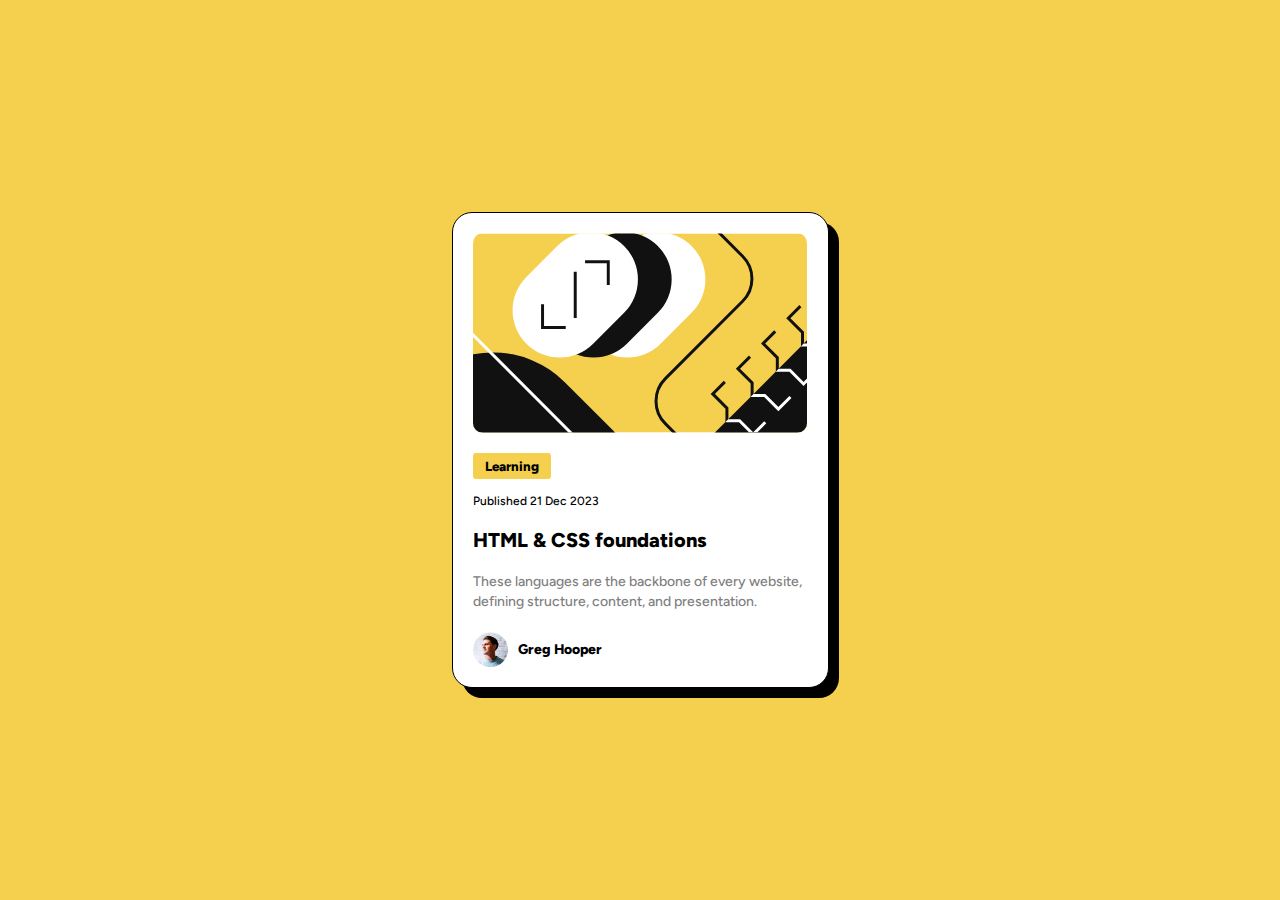
==== blog-preview-card-main/index.html @ edaeba8f "completed blog-preview-card-main frontendmentor project" ====
<!DOCTYPE html>
<html lang="en">

<head>
  <meta charset="UTF-8">
  <meta name="viewport" content="width=device-width, initial-scale=1.0">
  <!-- displays site properly based on user's device -->

  <link rel="icon" type="image/png" sizes="32x32" href="./assets/images/favicon-32x32.png">
  <link rel="preconnect" href="https://fonts.googleapis.com">
  <link rel="preconnect" href="https://fonts.gstatic.com" crossorigin>
  <link href="https://fonts.googleapis.com/css2?family=Figtree:ital,wght@0,300..900;1,300..900&display=swap"
    rel="stylesheet">
  <link rel="stylesheet" href="style.css">

  <title>Frontend Mentor | Blog preview card</title>

</head>

<body class="clr-primary-yellow flex flex-dir-row font-family-Figtree">

  <article class="blog-container flex flex-dir-column">

      <img src="./assets/images/illustration-article.svg" alt="">


      <div class="info-box w-100">
        <button>Learning</button>
        <p>Published 21 Dec 2023</p>
      </div>

      <h1 class="article-title w-100">
        <a href="">HTML & CSS foundations</a>
      </h1>

      <article class="blog-article w-100">
        <p>
          These languages are the backbone of every website, defining structure, content, and presentation.
        </p>
      </article>

      <div class="user w-100 flex flex-dir-row">
        <img src="./assets/images/image-avatar.webp" alt="">
        <p>Greg Hooper</p>
      </div>

  </article>

</body>

</html>
---- blog-preview-card-main/style.css ----
:root {
    --clr-primary-Yellow: hsl(47, 88%, 63%);

    --clr-neutral-Black: hsl(0, 0%, 7%);
    --clr-neutral-Grey: hsl(0, 0%, 50%);
    --clr-neutral-White: hsl(0, 0%, 100%);

    --txt-family-Figtree: "Figtree", sans-serif;
    --txt-font-w-500: 500;
    --txt-font-w-800: 800;
}




.font-family-Figtree {
    font-family: var(--txt-family-Figtree);

}

.clr-primary-yellow {
    background-color: var(--clr-primary-Yellow);
}

.text-left {
    text-align: left;
}

.flex {
    display: flex;
    justify-content: center;
    align-items: center;
}

.flex-dir-row {
    flex-direction: row;
}

.flex-dir-column {
    flex-direction: column;
}

.w-100 {
    width: 100%;
}

p {
    font-size: 16px;
    font-weight: var(--txt-font-w-500);
}

body {
    width: 100vw;
    height: 100dvh;
    padding: 25px;
}

.blog-container {
    padding: 20px;
    /* width: 90%; */
    gap: 20px;
    justify-content: start;

    background-color: var(--clr-neutral-White);
    box-shadow: 10px 10px;
    border-radius: 20px;
    border: 1px solid black;
}

.blog-container img {
    max-width: 100%;
    height: 200px;
    object-fit: cover;
    display: block;
    border-radius: 10px;

}

.info-box p {
    font-size: 12px;
    font-weight: var(--txt-font-w-500);
}

.article-title {
    font-weight: var(--txt-font-w-800);
    font-size: 20px;
}

.blog-article p {
    font-size: 14px;
    line-height: 20px;
    color: var(--clr-neutral-Grey);
}

.user { justify-content: start; gap: 10px;}

.user img {
    width: 35px;
    height: 35px;
}

.user p {
    font-size: 14px;
    font-weight: var(--txt-font-w-800);
}

button {
    margin-bottom: 15px;
    padding: 5px 12px;
    background-color: var(--clr-primary-Yellow);
    border: 0;
    border-radius: 3px;
    font-family: var(--txt-family-Figtree);
    font-weight: var(--txt-font-w-800);
    width: auto;
}

.article-title:hover{
    color: var(--clr-primary-Yellow);
    cursor: pointer;
}

@media screen and (min-width: 428px) {
    .blog-container { max-width: 377px;}
}

















body,
h1,
h2,
h3,
p,
hr {
    margin: 0;
}

a {
    text-decoration: none;
    color: inherit;
}

*,
*:before,
*:after {
    -webkit-box-sizing: border-box;
    -moz-box-sizing: border-box;
    box-sizing: border-box;
}
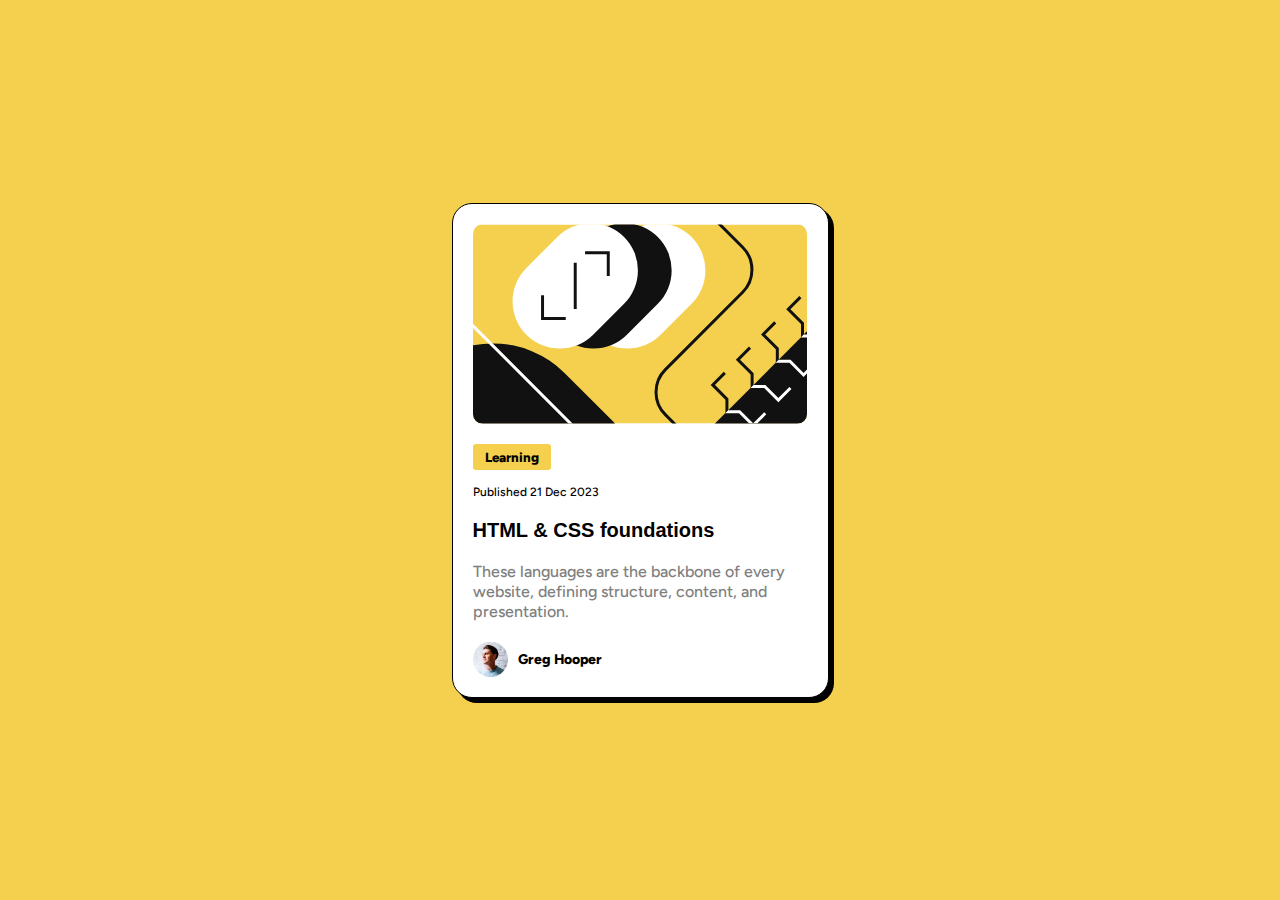
==== commit 93448002: "fixed shadow on hover and title turned into a button" ====
--- a/blog-preview-card-main/index.html
+++ b/blog-preview-card-main/index.html
@@ -21,28 +21,28 @@
 
   <article class="blog-container flex flex-dir-column">
 
-      <img src="./assets/images/illustration-article.svg" alt="">
+    <img src="./assets/images/illustration-article.svg" alt="">
 
 
-      <div class="info-box w-100">
-        <button>Learning</button>
-        <p>Published 21 Dec 2023</p>
-      </div>
+    <div class="info-box w-100">
+      <button>Learning</button>
+      <p>Published 21 Dec 2023</p>
+    </div>
 
-      <h1 class="article-title w-100">
-        <a href="">HTML & CSS foundations</a>
-      </h1>
+    <button class="article-title w-100 text-left">
+      HTML & CSS foundations
+    </button>
 
-      <article class="blog-article w-100">
-        <p>
-          These languages are the backbone of every website, defining structure, content, and presentation.
-        </p>
-      </article>
+    <article class="blog-article w-100">
+      <p>
+        These languages are the backbone of every website, defining structure, content, and presentation.
+      </p>
+    </article>
 
-      <div class="user w-100 flex flex-dir-row">
-        <img src="./assets/images/image-avatar.webp" alt="">
-        <p>Greg Hooper</p>
-      </div>
+    <div class="user w-100 flex flex-dir-row">
+      <img src="./assets/images/image-avatar.webp" alt="">
+      <p>Greg Hooper</p>
+    </div>
 
   </article>
 
--- a/blog-preview-card-main/style.css
+++ b/blog-preview-card-main/style.css
@@ -62,9 +62,14 @@
     justify-content: start;
 
     background-color: var(--clr-neutral-White);
-    box-shadow: 10px 10px;
+    box-shadow: 5px 5px;
     border-radius: 20px;
     border: 1px solid black;
+    transition: box-shadow 0.2s ease-in-out;
+}
+
+.blog-container:hover {
+    box-shadow: 10px 10px;
 }
 
 .blog-container img {
@@ -84,10 +89,14 @@
 .article-title {
     font-weight: var(--txt-font-w-800);
     font-size: 20px;
+    background-color: var(--clr-neutral-White);
+    margin: 0;
+    border: 0;
+    padding: 0;
 }
 
 .blog-article p {
-    font-size: 14px;
+    font-size: 16px;
     line-height: 20px;
     color: var(--clr-neutral-Grey);
 }
@@ -104,7 +113,7 @@
     font-weight: var(--txt-font-w-800);
 }
 
-button {
+.info-box button {
     margin-bottom: 15px;
     padding: 5px 12px;
     background-color: var(--clr-primary-Yellow);
